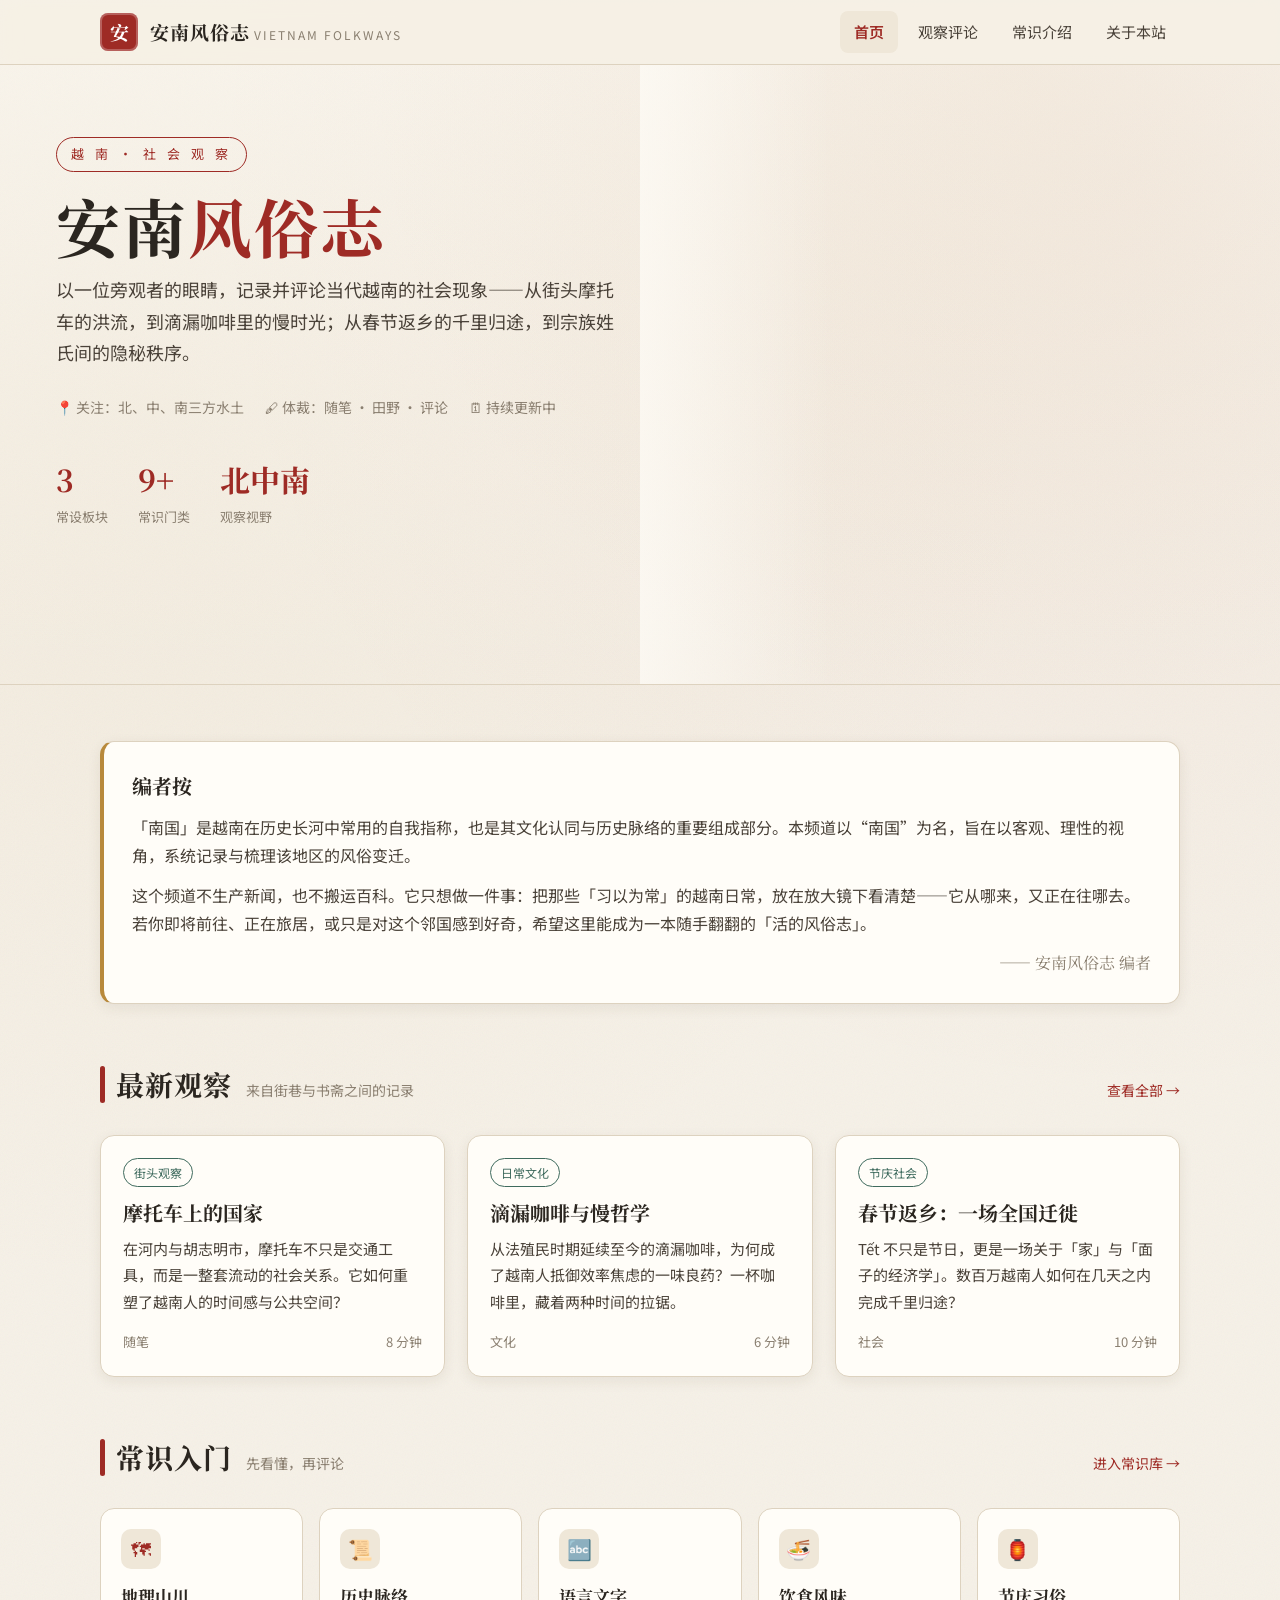
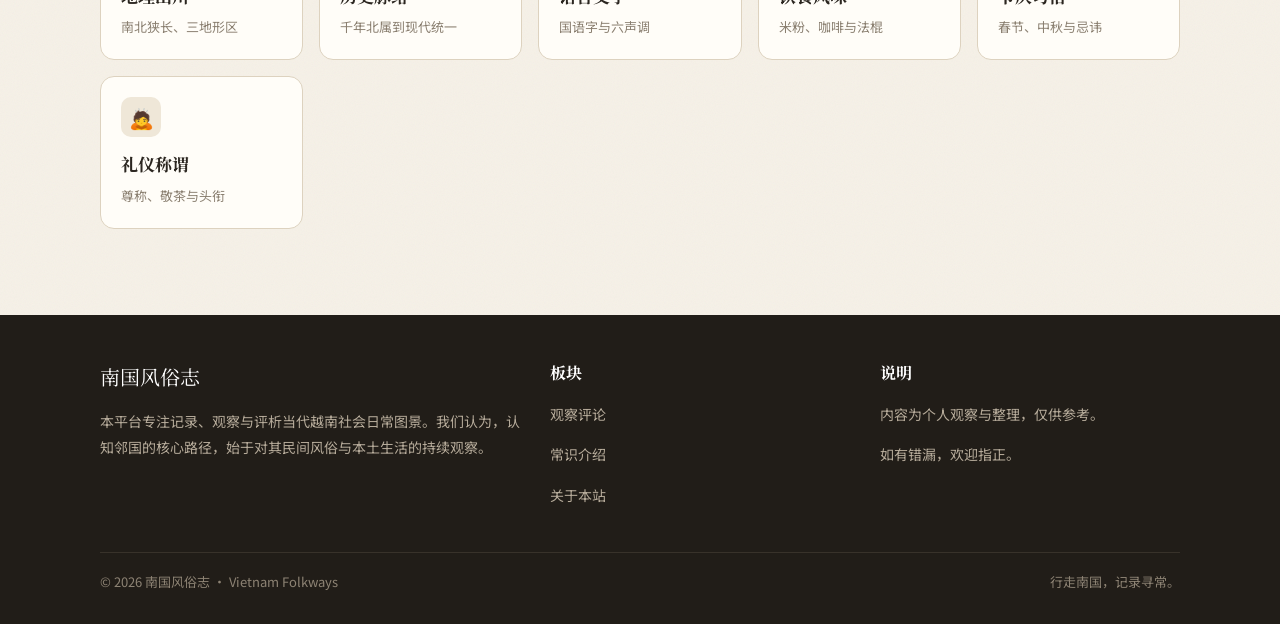
==== index.html @ e3e39af2 "Rename site from '安南风俗志' to '南国风俗志'" ====
<!DOCTYPE html>
<html lang="zh-CN">
<head>
<meta charset="UTF-8" />
<meta name="viewport" content="width=device-width, initial-scale=1.0" />
<title>南国风俗志 · 观察与评论越南社会现象</title>
<meta name="description" content="南国风俗志——一个观察、记录并评论越南社会现象的站点，附越南基本常识介绍。" />
<link rel="preconnect" href="https://fonts.googleapis.com" />
<link rel="preconnect" href="https://fonts.gstatic.com" crossorigin />
<link href="https://fonts.googleapis.com/css2?family=Noto+Serif+SC:wght@400;600;700&family=Noto+Sans+SC:wght@400;500;700&display=swap" rel="stylesheet" />
<link rel="stylesheet" href="assets/css/style.css" />
  <link rel="icon" href="favicon.png" type="image/x-icon">
</head>
<body>

<header class="site-header">
  <div class="wrap nav">
    <a class="brand" href="index.html">
      <span class="seal">安</span>
      <span>
        <span class="name">安南风俗志</span>
        <span class="sub">VIETNAM FOLKWAYS</span>
      </span>
    </a>
    <button class="menu-btn" aria-label="菜单">☰</button>
    <nav class="nav-links">
      <a href="index.html" class="active">首页</a>
      <a href="guancha.html">观察评论</a>
      <a href="changshi.html">常识介绍</a>
      <a href="about.html">关于本站</a>
    </nav>
  </div>
</header>

<section class="hero hero-home">
  <div class="wrap">
    <span class="kicker">越 南 · 社 会 观 察</span>
    <h1>安南<span class="accent">风俗志</span></h1>
    <p class="lead">以一位旁观者的眼睛，记录并评论当代越南的社会现象——从街头摩托车的洪流，到滴漏咖啡里的慢时光；从春节返乡的千里归途，到宗族姓氏间的隐秘秩序。</p>
    <div class="meta">
      <span>📍 关注：北、中、南三方水土</span>
      <span>🖋 体裁：随笔 · 田野 · 评论</span>
      <span>🗓 持续更新中</span>
    </div>
    <div class="hero-stats">
      <div class="stat"><div class="n">3</div><div class="t">常设板块</div></div>
      <div class="stat"><div class="n">9+</div><div class="t">常识门类</div></div>
      <div class="stat"><div class="n">北中南</div><div class="t">观察视野</div></div>
    </div>
  </div>
</section>

<section class="block">
  <div class="wrap">
    <div class="editor-note">
      <h3>编者按</h3>
      <p>「南国」是越南在历史长河中常用的自我指称，也是其文化认同与历史脉络的重要组成部分。本频道以“南国”为名，旨在以客观、理性的视角，系统记录与梳理该地区的风俗变迁。</p>
      <p>这个频道不生产新闻，也不搬运百科。它只想做一件事：把那些「习以为常」的越南日常，放在放大镜下看清楚——它从哪来，又正在往哪去。若你即将前往、正在旅居，或只是对这个邻国感到好奇，希望这里能成为一本随手翻翻的「活的风俗志」。</p>
      <p class="sign">—— 安南风俗志 编者</p>
    </div>
  </div>
</section>

<section class="block" style="padding-top:0;">
  <div class="wrap">
    <div class="section-head">
      <h2>最新观察</h2>
      <span class="note">来自街巷与书斋之间的记录</span>
      <a class="more" href="guancha.html">查看全部 →</a>
    </div>
    <div class="cards">
      <a class="card" href="guancha.html#motuo">
        <span class="tag">街头观察</span>
        <h3>摩托车上的国家</h3>
        <p>在河内与胡志明市，摩托车不只是交通工具，而是一整套流动的社会关系。它如何重塑了越南人的时间感与公共空间？</p>
        <div class="foot"><span>随笔</span><span>8 分钟</span></div>
      </a>
      <a class="card" href="guancha.html#coffee">
        <span class="tag">日常文化</span>
        <h3>滴漏咖啡与慢哲学</h3>
        <p>从法殖民时期延续至今的滴漏咖啡，为何成了越南人抵御效率焦虑的一味良药？一杯咖啡里，藏着两种时间的拉锯。</p>
        <div class="foot"><span>文化</span><span>6 分钟</span></div>
      </a>
      <a class="card" href="guancha.html#tet">
        <span class="tag">节庆社会</span>
        <h3>春节返乡：一场全国迁徙</h3>
        <p>Tết 不只是节日，更是一场关于「家」与「面子的经济学」。数百万越南人如何在几天之内完成千里归途？</p>
        <div class="foot"><span>社会</span><span>10 分钟</span></div>
      </a>
    </div>
  </div>
</section>

<section class="block" style="padding-top:0;">
  <div class="wrap">
    <div class="section-head">
      <h2>常识入门</h2>
      <span class="note">先看懂，再评论</span>
      <a class="more" href="changshi.html">进入常识库 →</a>
    </div>
    <div class="cat-grid">
      <a class="cat" href="changshi.html#geo">
        <div class="ico">🗺</div>
        <h4>地理山川</h4>
        <p>南北狭长、三地形区</p>
      </a>
      <a class="cat" href="changshi.html#history">
        <div class="ico">📜</div>
        <h4>历史脉络</h4>
        <p>千年北属到现代统一</p>
      </a>
      <a class="cat" href="changshi.html#lang">
        <div class="ico">🔤</div>
        <h4>语言文字</h4>
        <p>国语字与六声调</p>
      </a>
      <a class="cat" href="changshi.html#food">
        <div class="ico">🍜</div>
        <h4>饮食风味</h4>
        <p>米粉、咖啡与法棍</p>
      </a>
      <a class="cat" href="changshi.html#fest">
        <div class="ico">🏮</div>
        <h4>节庆习俗</h4>
        <p>春节、中秋与忌讳</p>
      </a>
      <a class="cat" href="changshi.html#etq">
        <div class="ico">🙇</div>
        <h4>礼仪称谓</h4>
        <p>尊称、敬茶与头衔</p>
      </a>
    </div>
  </div>
</section>

<footer class="site-footer">
  <div class="wrap cols">
    <div>
      <div class="brandf">南国风俗志</div>
      <p>本平台专注记录、观察与评析当代越南社会日常图景。我们认为，认知邻国的核心路径，始于对其民间风俗与本土生活的持续观察。</p>
    </div>
    <div>
      <h4>板块</h4>
      <p><a href="guancha.html">观察评论</a></p>
      <p><a href="changshi.html">常识介绍</a></p>
      <p><a href="about.html">关于本站</a></p>
    </div>
    <div>
      <h4>说明</h4>
      <p>内容为个人观察与整理，仅供参考。</p>
      <p>如有错漏，欢迎指正。</p>
    </div>
  </div>
  <div class="wrap bottom">
    <span>© 2026 南国风俗志 · Vietnam Folkways</span>
    <span>行走南国，记录寻常。</span>
  </div>
</footer>

<script src="assets/js/main.js"></script>
</body>
</html>
---- assets/css/style.css ----
/* ===== 安南风俗志 · 设计系统 ===== */
:root {
  --paper:        #f6f1e7;
  --paper-2:      #efe7d8;
  --surface:      #fffdf8;
  --ink:          #2b2620;
  --ink-soft:     #4a4239;
  --muted:        #8a7f70;
  --line:         #ddd2bf;
  --crimson:      #9e2b25;
  --crimson-soft: #c2503f;
  --gold:         #b8893b;
  --jade:         #3f6b5e;
  --shadow:       0 10px 30px rgba(60, 45, 25, 0.10);
  --shadow-sm:    0 4px 14px rgba(60, 45, 25, 0.08);
  --radius:       14px;
  --serif:        "Noto Serif SC", "Songti SC", "STSong", "SimSun", "Source Han Serif SC", Georgia, serif;
  --sans:         "Noto Sans SC", "PingFang SC", "Microsoft YaHei", "Hiragino Sans GB", system-ui, sans-serif;
}

* { box-sizing: border-box; }

html { scroll-behavior: smooth; }

body {
  margin: 0;
  font-family: var(--sans);
  color: var(--ink);
  background-color: var(--paper);
  background-image:
    radial-gradient(circle at 12% 18%, rgba(184,137,59,0.06), transparent 42%),
    radial-gradient(circle at 88% 8%, rgba(158,43,37,0.05), transparent 40%),
    url("data:image/svg+xml,%3Csvg xmlns='http://www.w3.org/2000/svg' width='120' height='120'%3E%3Cfilter id='n'%3E%3CfeTurbulence type='fractalNoise' baseFrequency='0.9' numOctaves='2'/%3E%3C/filter%3E%3Crect width='120' height='120' fill='%23f6f1e7'/%3E%3Crect width='120' height='120' fill='%23f6f1e7' filter='url(%23n)' opacity='0.05'/%3E%3C/svg%3E");
  line-height: 1.75;
  -webkit-font-smoothing: antialiased;
}

a { color: inherit; text-decoration: none; }

.wrap { width: min(1080px, 92vw); margin: 0 auto; }

/* ===== 顶部导航 ===== */
.site-header {
  position: sticky; top: 0; z-index: 50;
  background: rgba(246, 241, 231, 0.86);
  backdrop-filter: saturate(140%) blur(10px);
  border-bottom: 1px solid var(--line);
}
.nav {
  display: flex; align-items: center; justify-content: space-between;
  height: 64px;
}
.brand { display: flex; align-items: center; gap: 12px; }
.brand .seal {
  width: 38px; height: 38px; flex: none;
  display: grid; place-items: center;
  background: var(--crimson); color: #fff;
  border-radius: 8px;
  font-family: var(--serif); font-weight: 700; font-size: 19px;
  box-shadow: inset 0 0 0 2px rgba(255,255,255,0.25);
}
.brand .name { font-family: var(--serif); font-weight: 700; font-size: 19px; letter-spacing: 1px; }
.brand .sub  { font-size: 12px; color: var(--muted); letter-spacing: 2px; margin-top: -3px; }

.nav-links { display: flex; gap: 6px; align-items: center; }
.nav-links a {
  padding: 8px 14px; border-radius: 8px; font-size: 15px; color: var(--ink-soft);
  transition: background .2s, color .2s;
}
.nav-links a:hover { background: var(--paper-2); color: var(--crimson); }
.nav-links a.active { color: var(--crimson); background: var(--paper-2); font-weight: 600; }

.menu-btn {
  display: none; border: 1px solid var(--line); background: var(--surface);
  border-radius: 8px; width: 42px; height: 38px; cursor: pointer; color: var(--ink);
  font-size: 18px;
}

/* ===== Hero ===== */
.hero {
  position: relative; padding: 72px 56px;
  border-bottom: 1px solid var(--line);
  background:
    linear-gradient(180deg, rgba(255,253,248,0.4), transparent),
    radial-gradient(circle at 80% 0%, rgba(184,137,59,0.10), transparent 55%);
}

.hero .kicker {
  display: inline-block; font-size: 13px; letter-spacing: 4px; color: var(--crimson);
  border: 1px solid var(--crimson); padding: 5px 14px; border-radius: 999px; margin-bottom: 18px;
}

.hero h1 {
  font-family: var(--serif); font-size: clamp(38px, 6vw, 64px); line-height: 1.1;
  margin: 0 0 14px; letter-spacing: 2px;
}

.hero h1 .accent { color: var(--crimson); }

.hero p.lead { font-size: 18px; color: var(--ink-soft); max-width: 640px; margin: 0 0 26px; }

.hero .meta { font-size: 14px; color: var(--muted); }

.hero .meta span { margin-right: 18px; }

.hero-stats { display: flex; gap: 30px; margin-top: 34px; flex-wrap: wrap; }

.hero-stats .stat .n { font-family: var(--serif); font-size: 30px; color: var(--crimson); font-weight: 700; }

.hero-stats .stat .t { font-size: 13px; color: var(--muted); }
/* ===== 原有基础Hero样式（保留你原来的，不要删） ===== */
.hero {
  position: relative; padding: 72px 56px;
  border-bottom: 1px solid var(--line);
  background:
    linear-gradient(180deg, rgba(255,253,248,0.4), transparent),
    radial-gradient(circle at 80% 0%, rgba(184,137,59,0.10), transparent 55%);
}

.hero .kicker {
  display: inline-block; font-size: 13px; letter-spacing: 4px; color: var(--crimson);
  border: 1px solid var(--crimson); padding: 5px 14px; border-radius: 999px; margin-bottom: 18px;
}

.hero h1 {
  font-family: var(--serif); font-size: clamp(38px, 6vw, 64px); line-height: 1.1;
  margin: 0 0 14px; letter-spacing: 2px;
}

.hero h1 .accent { color: var(--crimson); }

.hero p.lead { font-size: 18px; color: var(--ink-soft); max-width: 640px; margin: 0 0 26px; }

.hero .meta { font-size: 14px; color: var(--muted); }

.hero .meta span { margin-right: 18px; }

.hero-stats { display: flex; gap: 30px; margin-top: 34px; flex-wrap: wrap; }

.hero-stats .stat .n { font-family: var(--serif); font-size: 30px; color: var(--crimson); font-weight: 700; }

.hero-stats .stat .t { font-size: 13px; color: var(--muted); }

/* ===== 仅首页 hero-home 右侧图片，文字完全靠左不重叠 ===== */
.hero.hero-home {
  overflow: hidden;
  min-height: 620px;
  position: relative;
}

/* 右侧图片层 固定右50% */
.hero.hero-home::after {
  content: "";
  position: absolute;
  top: 0;
  right: 0;
  width: 50%;
  height: 100%;
  background:
    linear-gradient(90deg, rgba(255,253,248,0.8), transparent 30%),
    url("https://images.unsplash.com/photo-1605575647327-3b1165850b04?q=80&w=1170&auto=format&fit=crop&ixlib=rb-4.1.0&ixid=M3wxMjA3fDB8MHxwaG90by1wYWdlfHx8fGVufDB8fHx8fA%3D%3D");
  background-size: cover;
  background-position: center;
  background-repeat: no-repeat;
  opacity: 0.85;
  z-index: 0;
}

/* 核心修复：文字区域锁定左侧48%，强制靠左，不会居中偏移 */
.hero.hero-home .wrap {
  position: relative;
  z-index: 2;
  max-width: 48%;
  margin-left: 0 !important;
  margin-right: auto;
}

/* 移动端适配 */
@media (max-width: 768px) {
  .hero.hero-home {
    min-height: 520px;
    padding: 40px 24px;
  }
  .hero.hero-home::after {
    width: 100%;
    opacity: 0.3;
  }
  .hero.hero-home .wrap {
    max-width: 100%;
  }
}

/* ===== 通用区块 ===== */
section.block { padding: 56px 0; }
.section-head { display: flex; align-items: baseline; gap: 14px; margin-bottom: 26px; }
.section-head h2 {
  font-family: var(--serif); font-size: 28px; margin: 0; letter-spacing: 1px;
  position: relative; padding-left: 16px;
}
.section-head h2::before {
  content: ""; position: absolute; left: 0; top: 6px; bottom: 6px; width: 5px;
  background: var(--crimson); border-radius: 3px;
}
.section-head .note { color: var(--muted); font-size: 14px; }
.section-head .more { margin-left: auto; font-size: 14px; color: var(--crimson); }
.section-head .more:hover { text-decoration: underline; }

/* ===== 文章卡片 ===== */
.cards { display: grid; grid-template-columns: repeat(auto-fill, minmax(300px, 1fr)); gap: 22px; }
.card {
  background: var(--surface); border: 1px solid var(--line); border-radius: var(--radius);
  padding: 22px; box-shadow: var(--shadow-sm); transition: transform .2s, box-shadow .2s;
  display: flex; flex-direction: column;
}
.card:hover { transform: translateY(-4px); box-shadow: var(--shadow); }
.card .tag {
  align-self: flex-start; font-size: 12px; color: var(--jade); border: 1px solid var(--jade);
  padding: 3px 10px; border-radius: 999px; margin-bottom: 12px;
}
.card h3 { font-family: var(--serif); font-size: 20px; margin: 0 0 10px; line-height: 1.35; }
.card p { color: var(--ink-soft); font-size: 15px; margin: 0 0 16px; flex: 1; }
.card .foot { font-size: 13px; color: var(--muted); display: flex; justify-content: space-between; }

/* ===== 编者按 ===== */
.editor-note {
  background: var(--surface); border: 1px solid var(--line); border-left: 4px solid var(--gold);
  border-radius: var(--radius); padding: 26px 28px; box-shadow: var(--shadow-sm);
}
.editor-note h3 { font-family: var(--serif); margin: 0 0 10px; font-size: 20px; }
.editor-note p { margin: 0 0 12px; color: var(--ink-soft); }
.editor-note p:last-child { margin-bottom: 0; }
.editor-note .sign { text-align: right; color: var(--muted); font-family: var(--serif); }

/* ===== 常识介绍：分类网格 ===== */
.cat-grid { display: grid; grid-template-columns: repeat(auto-fill, minmax(200px, 1fr)); gap: 16px; }
.cat {
  background: var(--surface); border: 1px solid var(--line); border-radius: var(--radius);
  padding: 20px; transition: transform .2s, border-color .2s, box-shadow .2s;
}
.cat:hover { transform: translateY(-3px); border-color: var(--crimson); box-shadow: var(--shadow-sm); }
.cat .ico {
  width: 40px; height: 40px; border-radius: 10px; display: grid; place-items: center;
  background: var(--paper-2); color: var(--crimson); font-size: 20px; margin-bottom: 12px;
}
.cat h4 { font-family: var(--serif); margin: 0 0 6px; font-size: 17px; }
.cat p { font-size: 13px; color: var(--muted); margin: 0; }

/* ===== 常识详情条目 ===== */
.knowledge { display: grid; grid-template-columns: 240px 1fr; gap: 40px; align-items: start; }
.toc {
  position: sticky; top: 84px; background: var(--surface); border: 1px solid var(--line);
  border-radius: var(--radius); padding: 18px; box-shadow: var(--shadow-sm);
}
.toc h4 { font-family: var(--serif); margin: 0 0 12px; font-size: 16px; color: var(--ink); }
.toc a {
  display: block; padding: 7px 10px; border-radius: 8px; font-size: 14px; color: var(--ink-soft);
  border-left: 3px solid transparent; transition: all .15s;
}
.toc a:hover { background: var(--paper-2); color: var(--crimson); }
.toc a.active { background: var(--paper-2); color: var(--crimson); border-left-color: var(--crimson); font-weight: 600; }

.kb article {
  background: var(--surface); border: 1px solid var(--line); border-radius: var(--radius);
  padding: 30px 32px; margin-bottom: 26px; box-shadow: var(--shadow-sm); scroll-margin-top: 84px;
}
.kb article h3 {
  font-family: var(--serif); font-size: 24px; margin: 0 0 6px; letter-spacing: .5px;
  display: flex; align-items: center; gap: 10px;
}
.kb article h3 .dot { width: 10px; height: 10px; border-radius: 50%; background: var(--crimson); flex: none; }
.kb article .sub { color: var(--muted); font-size: 14px; margin: 0 0 18px; }
.kb article p { color: var(--ink-soft); margin: 0 0 14px; }
.kb article ul { color: var(--ink-soft); margin: 0 0 14px; padding-left: 22px; }
.kb article ul li { margin-bottom: 7px; }
.kb article strong { color: var(--ink); }
.kb .fact {
  background: var(--paper-2); border-radius: 10px; padding: 14px 16px; font-size: 14px;
  color: var(--ink-soft); margin: 16px 0; border: 1px dashed var(--line);
}
.kb .fact b { color: var(--crimson); }

/* ===== 页脚 ===== */
.site-footer {
  background: #211d18; color: #d8cfc0; margin-top: 30px; padding: 44px 0 30px;
}
.site-footer .cols { display: grid; grid-template-columns: 1.4fr 1fr 1fr; gap: 30px; }
.site-footer h4 { font-family: var(--serif); color: #fff; margin: 0 0 12px; font-size: 16px; }
.site-footer p, .site-footer a { color: #b6ab9a; font-size: 14px; line-height: 1.9; }
.site-footer a:hover { color: var(--gold); }
.site-footer .brandf { font-family: var(--serif); font-size: 20px; color: #fff; margin-bottom: 8px; }
.site-footer .bottom {
  border-top: 1px solid #38322a; margin-top: 30px; padding-top: 18px;
  font-size: 13px; color: #8d8374; display: flex; justify-content: space-between; flex-wrap: wrap; gap: 8px;
}

/* ===== 响应式 ===== */
@media (max-width: 860px) {
  .knowledge { grid-template-columns: 1fr; }
  .toc { position: static; }
  .site-footer .cols { grid-template-columns: 1fr; }
}
@media (max-width: 680px) {
  .menu-btn { display: block; }
  .nav-links {
    display: none; position: absolute; top: 64px; left: 0; right: 0;
    background: var(--paper); border-bottom: 1px solid var(--line);
    flex-direction: column; padding: 12px 4vw; gap: 4px; box-shadow: var(--shadow);
  }
  .nav-links.open { display: flex; }
  .nav-links a { width: 100%; }
  .hero { padding: 48px 0 40px; }
}

/* =========================================
   合作与投稿区域样式 (About Page) - 美化版
   ========================================= */

.contact-section {
  max-width: 720px;
  margin: 0 auto;
  padding: 48px 32px;
  background: var(--surface);
  border: 1px solid var(--line);
  border-radius: var(--radius);
  box-shadow: var(--shadow-sm);
  position: relative;
}

.contact-section::before {
  content: "";
  position: absolute;
  top: 0;
  left: 0;
  right: 0;
  height: 3px;
  background: linear-gradient(90deg, var(--crimson), var(--gold), var(--jade));
  border-radius: var(--radius) var(--radius) 0 0;
}

.contact-section h2 {
  font-family: var(--serif);
  font-size: 28px;
  margin: 0 0 12px;
  color: var(--ink);
  letter-spacing: 1px;
  font-weight: 700;
}

.contact-section > p {
  color: var(--ink-soft);
  font-size: 15px;
  line-height: 1.8;
  margin: 0 0 32px;
}

/* 联系方式容器 */
.contact-info {
  background: var(--paper-2);
  border-radius: 10px;
  padding: 16px 20px;
  margin-bottom: 36px;
  border-left: 4px solid var(--gold);
}

.contact-info p {
  margin: 0;
  font-size: 15px;
  color: var(--ink);
}

.contact-info strong {
  color: var(--ink);
  font-weight: 600;
}

.contact-info a {
  color: var(--crimson);
  font-weight: 600;
  transition: all 0.2s ease;
  text-decoration: none;
}

.contact-info a:hover {
  color: var(--crimson-soft);
  text-decoration: underline;
}

/* 社交按钮容器 */
.social-buttons {
  display: flex;
  justify-content: center;
  gap: 16px;
  flex-wrap: wrap;
  margin-top: 28px;
}

/* 按钮基础样式 */
.btn-social {
  display: inline-flex;
  align-items: center;
  justify-content: center;
  gap: 8px;
  padding: 12px 24px;
  border-radius: 8px;
  font-weight: 600;
  font-size: 15px;
  text-decoration: none;
  color: #ffffff;
  transition: all 0.3s cubic-bezier(0.34, 1.56, 0.64, 1);
  border: none;
  cursor: pointer;
  position: relative;
  overflow: hidden;
  box-shadow: 0 4px 12px rgba(0, 0, 0, 0.08);
}

.btn-social::before {
  content: "";
  position: absolute;
  top: 0;
  left: -100%;
  width: 100%;
  height: 100%;
  background: rgba(255, 255, 255, 0.2);
  transition: left 0.3s ease;
}

.btn-social:hover::before {
  left: 100%;
}

/* YouTube 品牌色 */
.btn-youtube {
  background: linear-gradient(135deg, #FF0000 0%, #cc0000 100%);
}

.btn-youtube:hover {
  transform: translateY(-2px);
  box-shadow: 0 8px 20px rgba(255, 0, 0, 0.3);
}

.btn-youtube svg {
  transition: transform 0.3s ease;
}

.btn-youtube:hover svg {
  transform: scale(1.15);
}

/* Bilibili 品牌色 */
.btn-bilibili {
  background: linear-gradient(135deg, #00A1D6 0%, #0088b3 100%);
}

.btn-bilibili:hover {
  transform: translateY(-2px);
  box-shadow: 0 8px 20px rgba(0, 161, 214, 0.3);
}

.btn-bilibili svg {
  transition: transform 0.3s ease;
}

.btn-bilibili:hover svg {
  transform: scale(1.15);
}

/* 响应式设计 */
@media (max-width: 600px) {
  .contact-section {
    padding: 40px 24px;
  }

  .contact-section h2 {
    font-size: 24px;
  }

  .social-buttons {
    gap: 12px;
    flex-direction: column;
  }

  .btn-social {
    width: 100%;
    padding: 14px 20px;
  }

  .contact-info {
    padding: 14px 16px;
  }
}
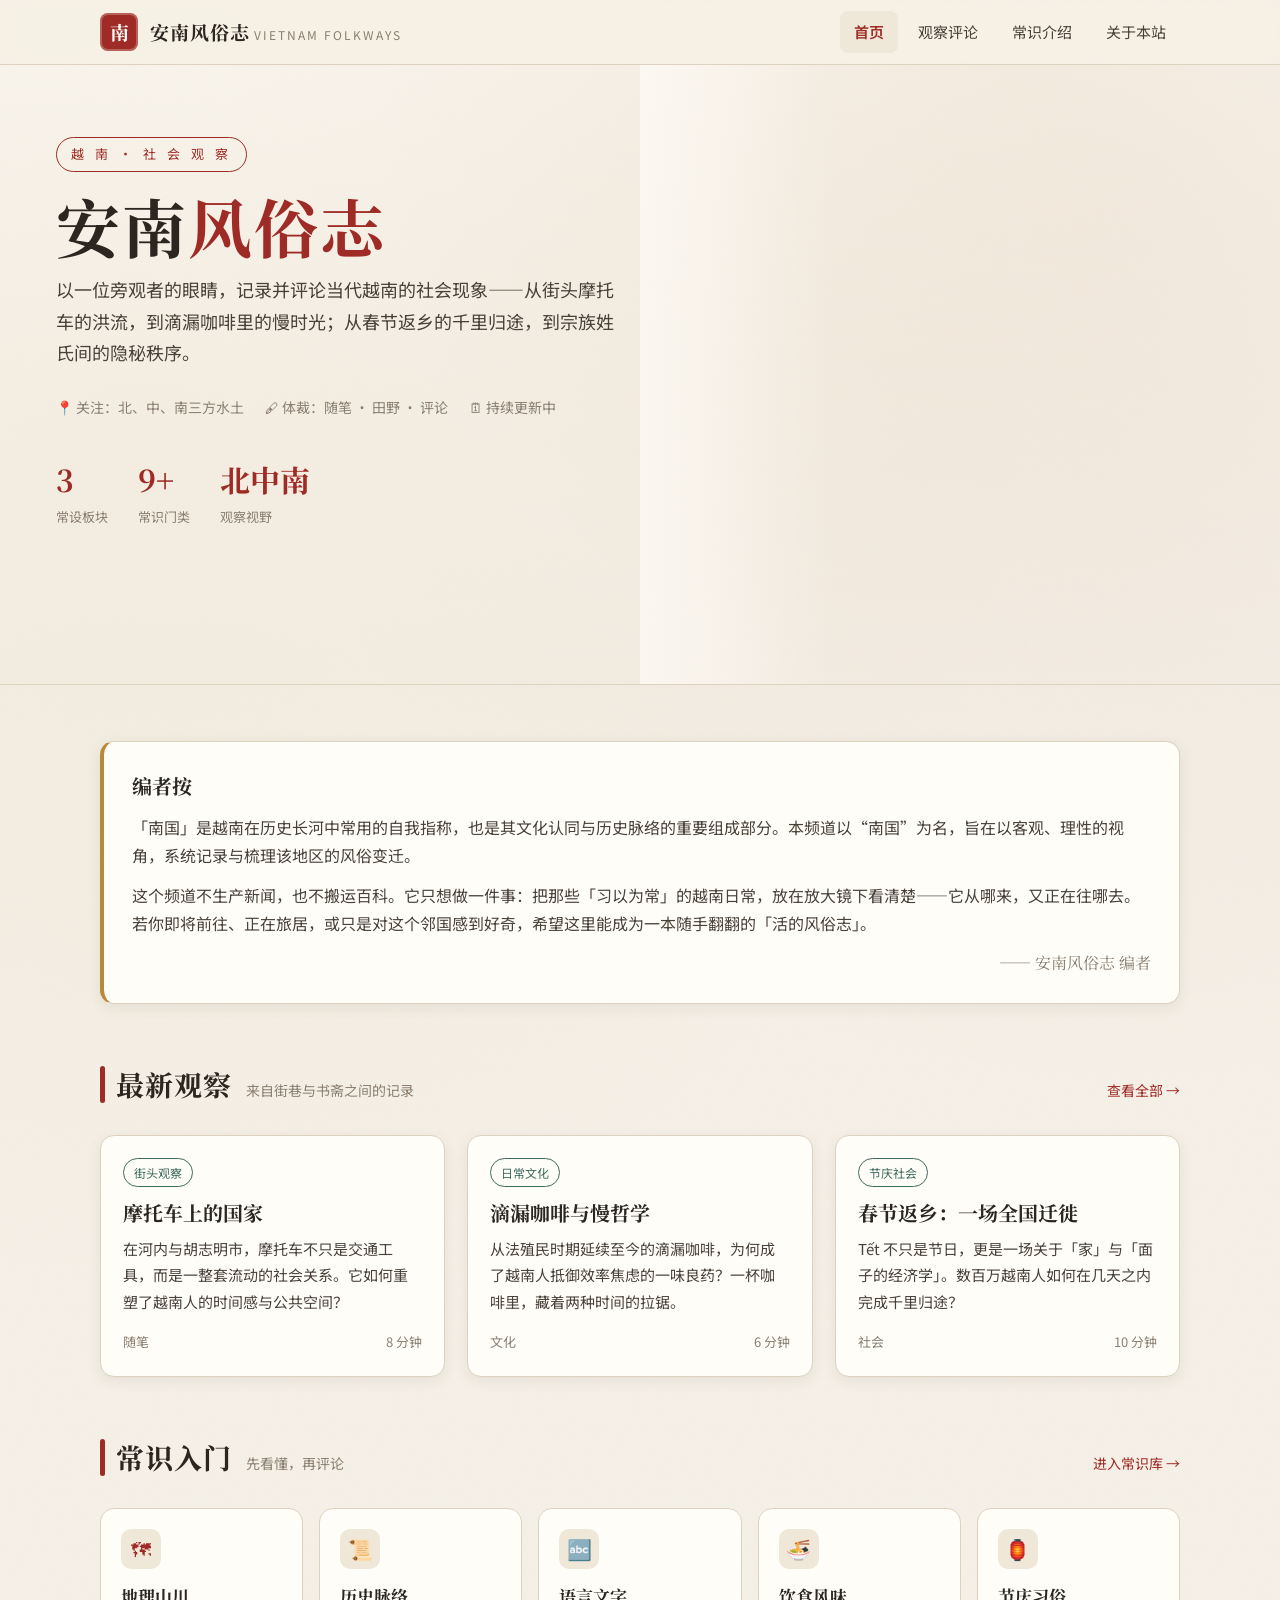
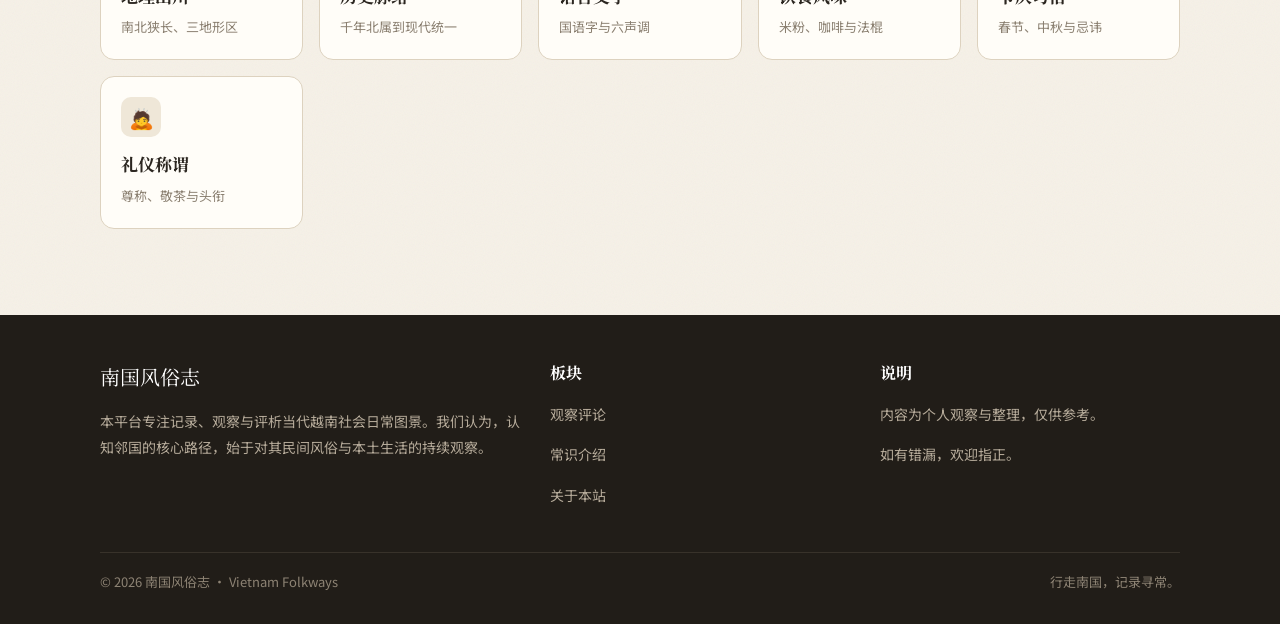
==== commit 3498c8e2: "Change brand seal text from '安' to '南'" ====
--- a/index.html
+++ b/index.html
@@ -16,7 +16,7 @@
 <header class="site-header">
   <div class="wrap nav">
     <a class="brand" href="index.html">
-      <span class="seal">安</span>
+      <span class="seal">南</span>
       <span>
         <span class="name">安南风俗志</span>
         <span class="sub">VIETNAM FOLKWAYS</span>
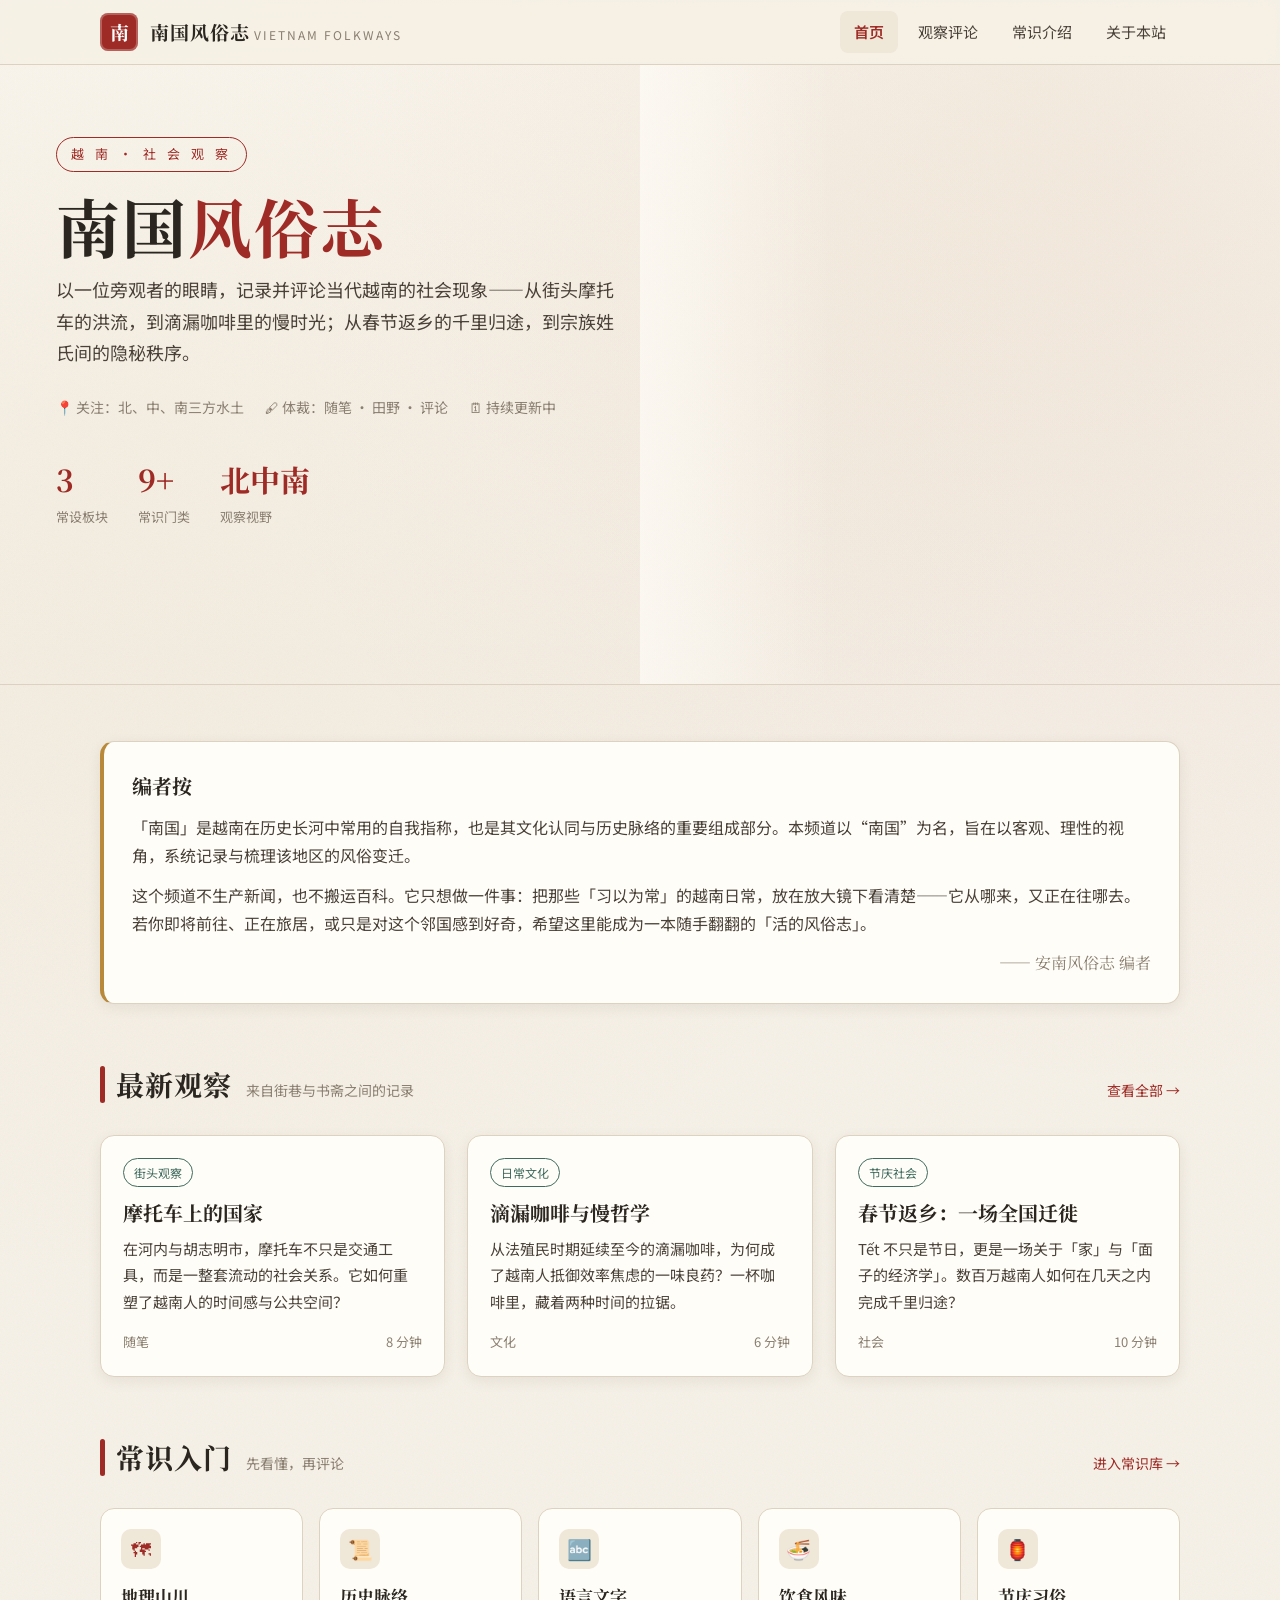
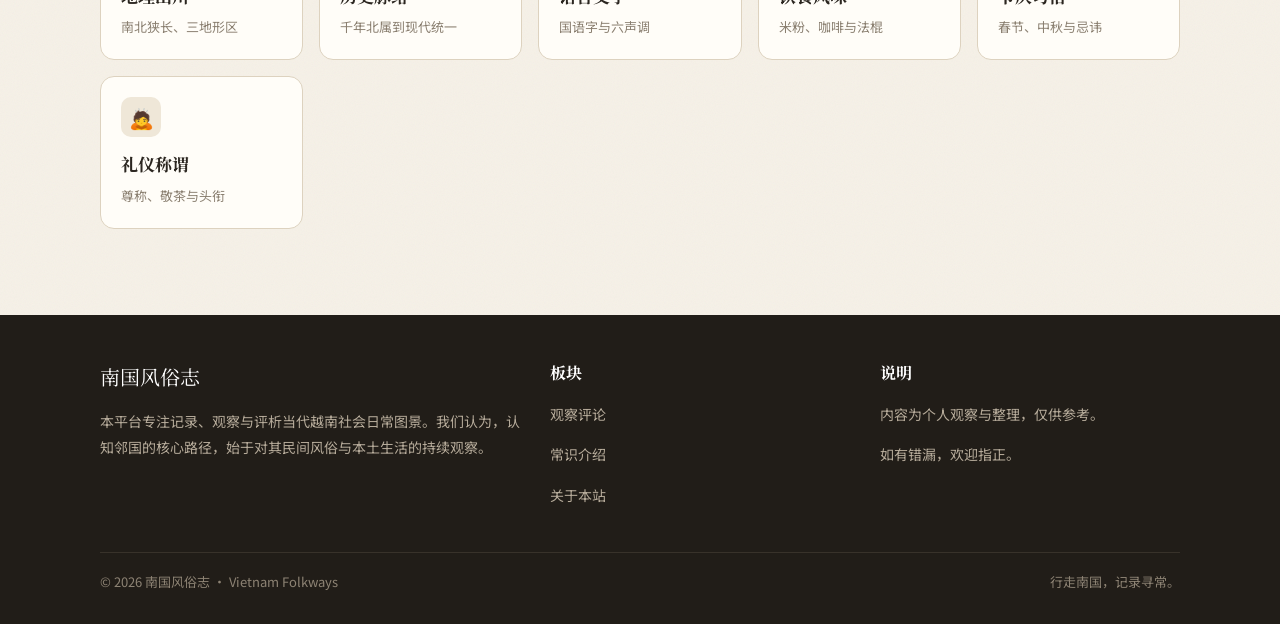
==== commit 8a6826aa: "Update index.html" ====
--- a/index.html
+++ b/index.html
@@ -18,7 +18,7 @@
     <a class="brand" href="index.html">
       <span class="seal">南</span>
       <span>
-        <span class="name">安南风俗志</span>
+        <span class="name">南国风俗志</span>
         <span class="sub">VIETNAM FOLKWAYS</span>
       </span>
     </a>
@@ -35,7 +35,7 @@
 <section class="hero hero-home">
   <div class="wrap">
     <span class="kicker">越 南 · 社 会 观 察</span>
-    <h1>安南<span class="accent">风俗志</span></h1>
+    <h1>南国<span class="accent">风俗志</span></h1>
     <p class="lead">以一位旁观者的眼睛，记录并评论当代越南的社会现象——从街头摩托车的洪流，到滴漏咖啡里的慢时光；从春节返乡的千里归途，到宗族姓氏间的隐秘秩序。</p>
     <div class="meta">
       <span>📍 关注：北、中、南三方水土</span>
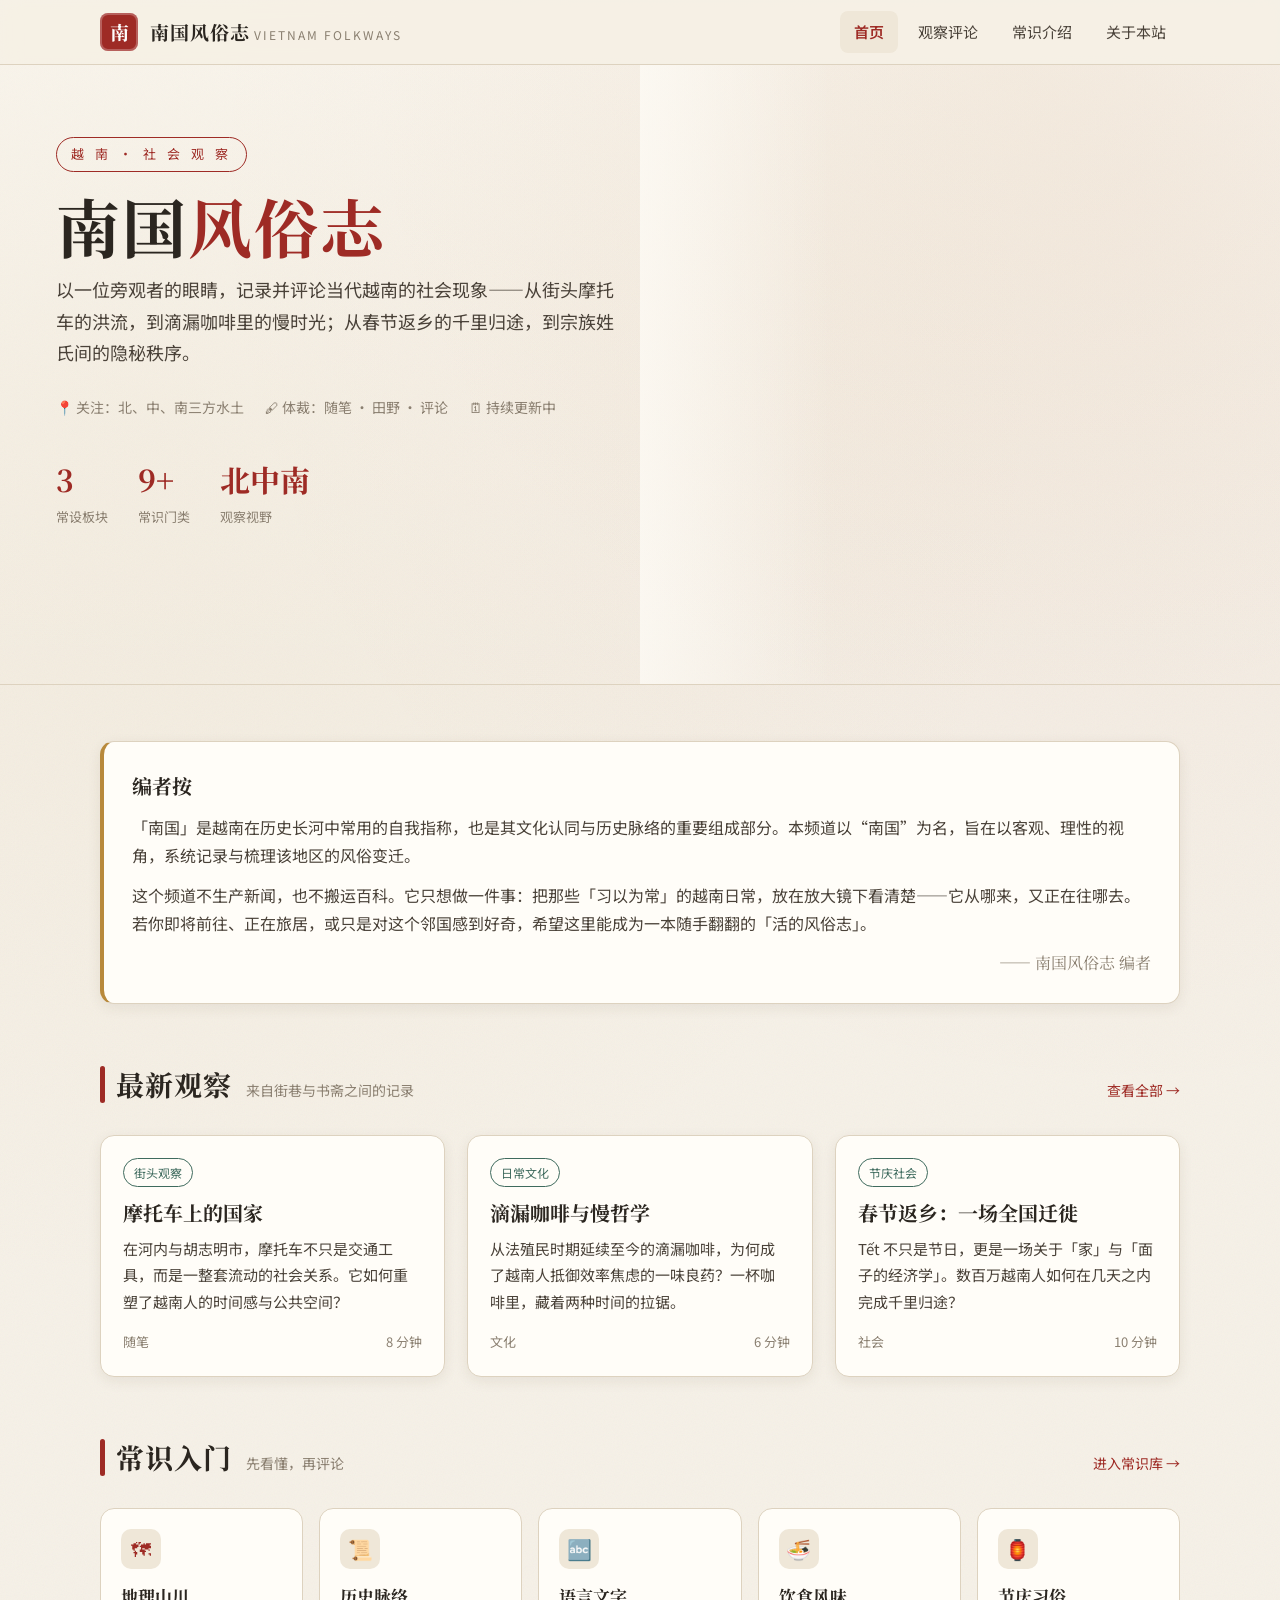
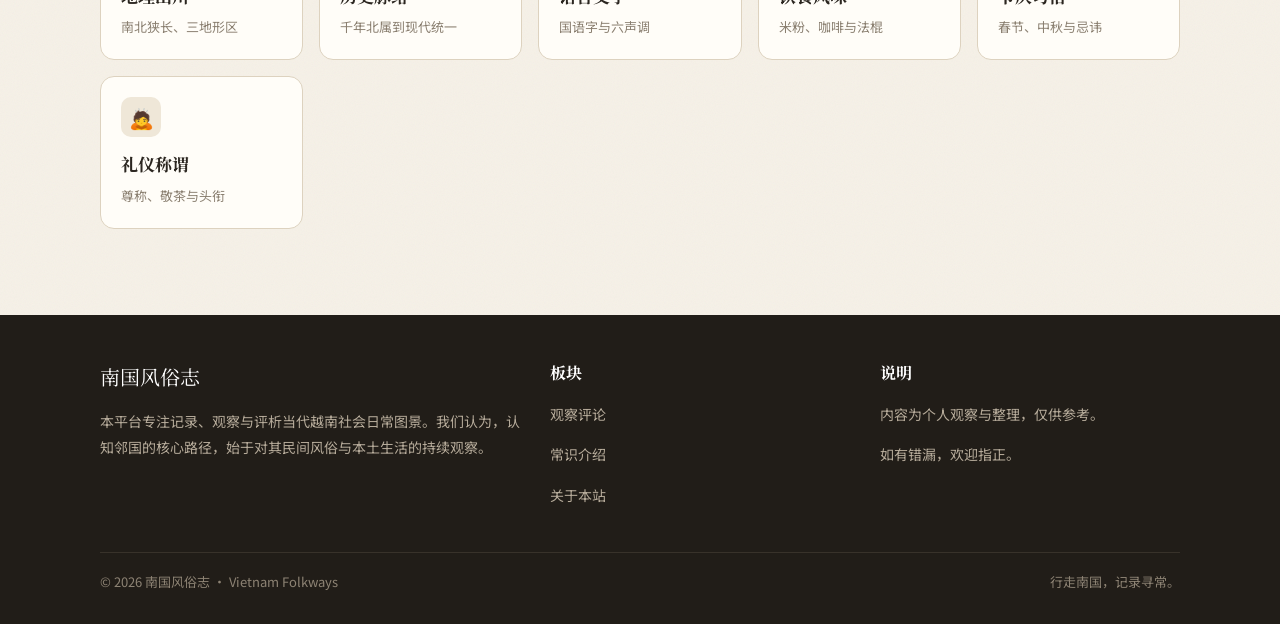
==== commit e328ecf4: "Update editor note signature in index.html" ====
--- a/index.html
+++ b/index.html
@@ -56,7 +56,7 @@
       <h3>编者按</h3>
       <p>「南国」是越南在历史长河中常用的自我指称，也是其文化认同与历史脉络的重要组成部分。本频道以“南国”为名，旨在以客观、理性的视角，系统记录与梳理该地区的风俗变迁。</p>
       <p>这个频道不生产新闻，也不搬运百科。它只想做一件事：把那些「习以为常」的越南日常，放在放大镜下看清楚——它从哪来，又正在往哪去。若你即将前往、正在旅居，或只是对这个邻国感到好奇，希望这里能成为一本随手翻翻的「活的风俗志」。</p>
-      <p class="sign">—— 安南风俗志 编者</p>
+      <p class="sign">—— 南国风俗志 编者</p>
     </div>
   </div>
 </section>
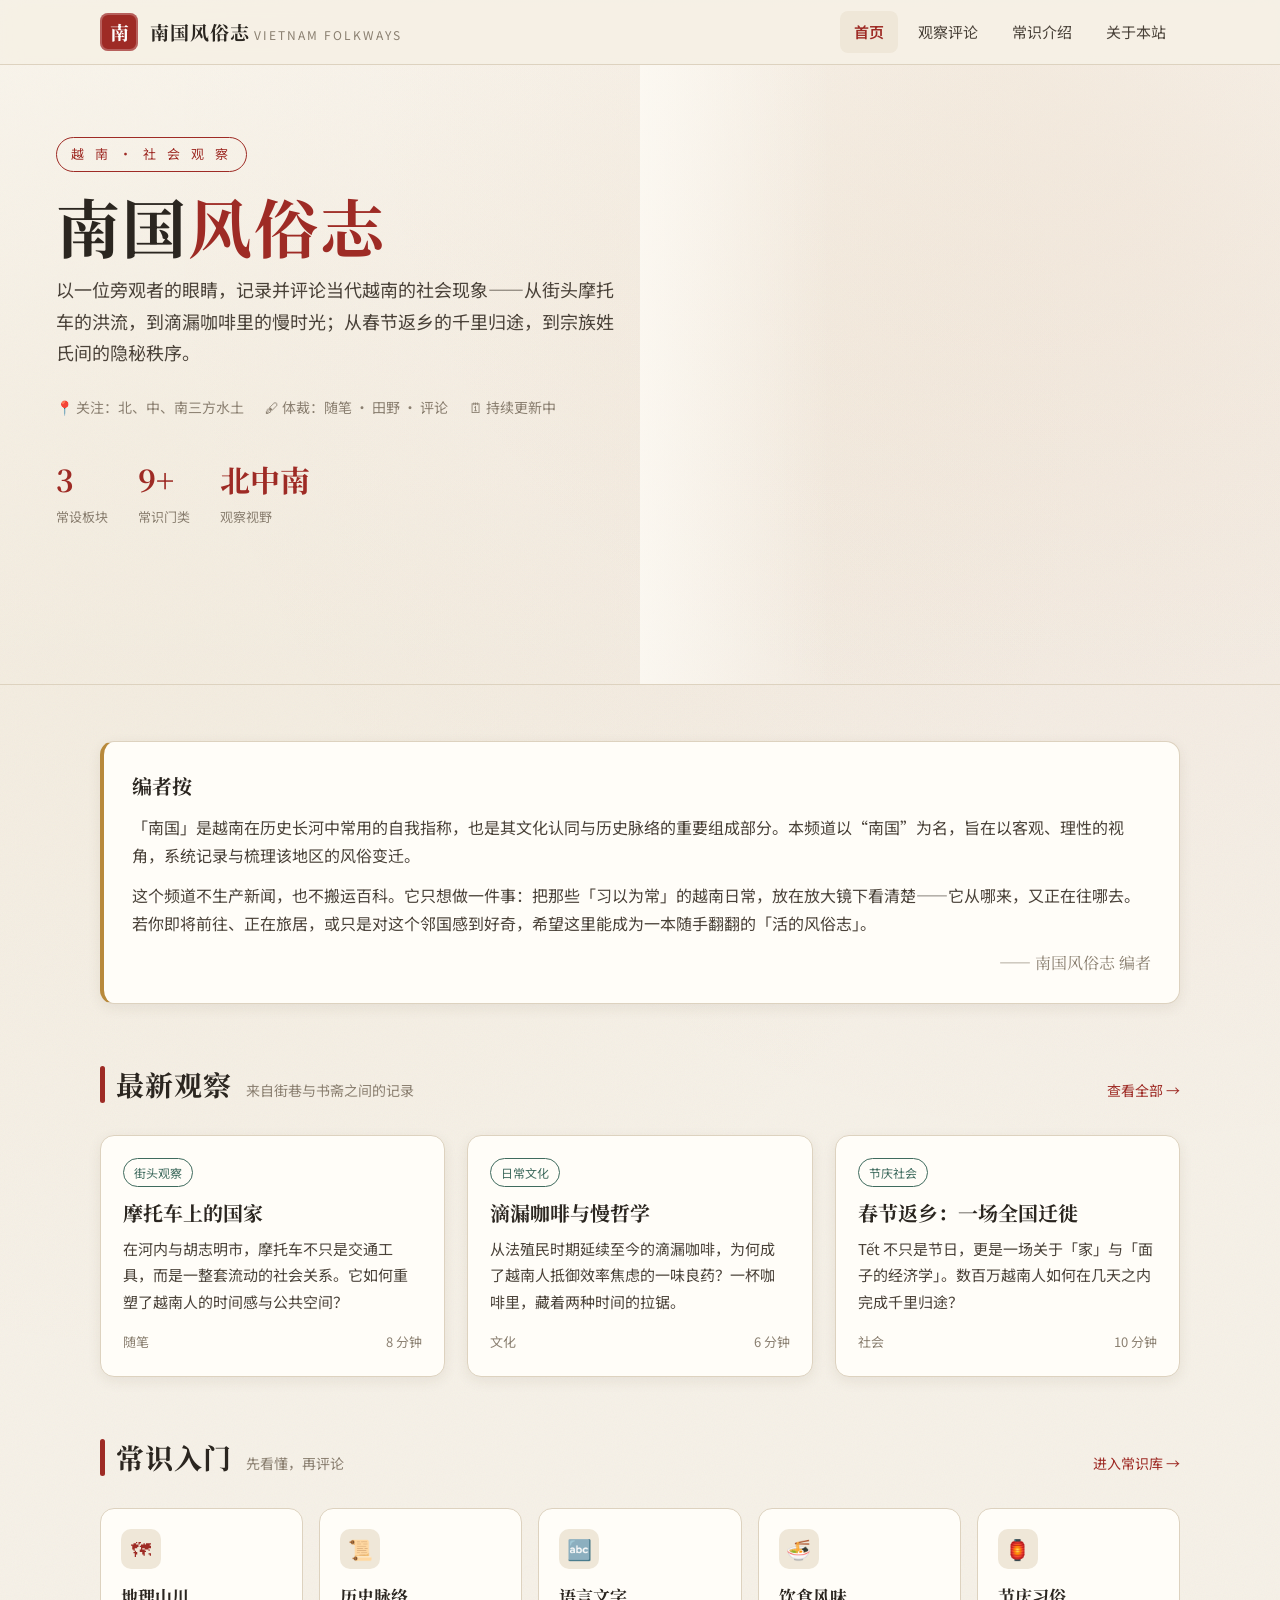
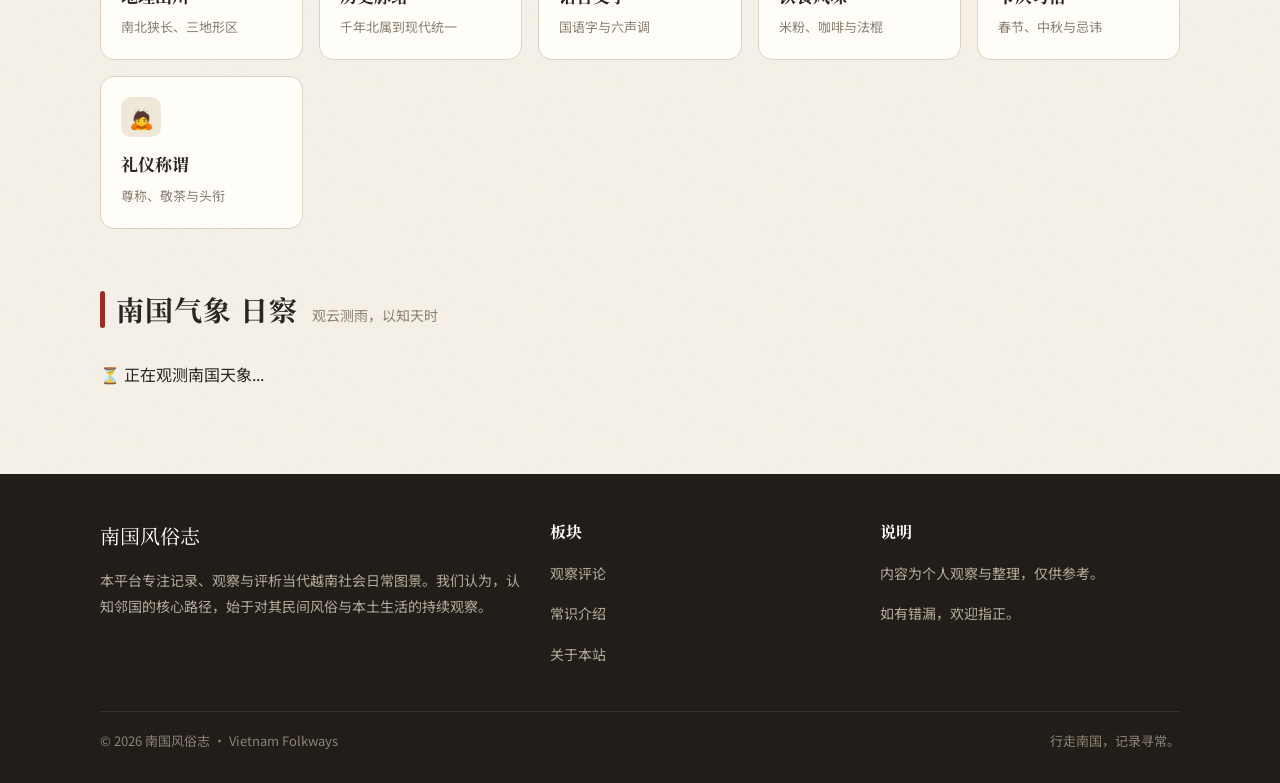
==== commit e9cec6f6: "Add weather observation section to index.html Added a new section for weather observation with a loa" ====
--- a/index.html
+++ b/index.html
@@ -133,6 +133,21 @@
   </div>
 </section>
 
+  <section class="block" style="padding-top:0;">
+  <div class="wrap">
+    <div class="section-head">
+      <h2>南国气象 <span class="seal-mini">日察</span></h2>
+      <span class="note">观云测雨，以知天时</span>
+    </div>
+    
+    <div id="weather-container" class="weather-classical-grid">
+      <div class="weather-loading">
+        <span>⏳</span> 正在观测南国天象...
+      </div>
+    </div>
+  </div>
+</section>
+  
 <footer class="site-footer">
   <div class="wrap cols">
     <div>
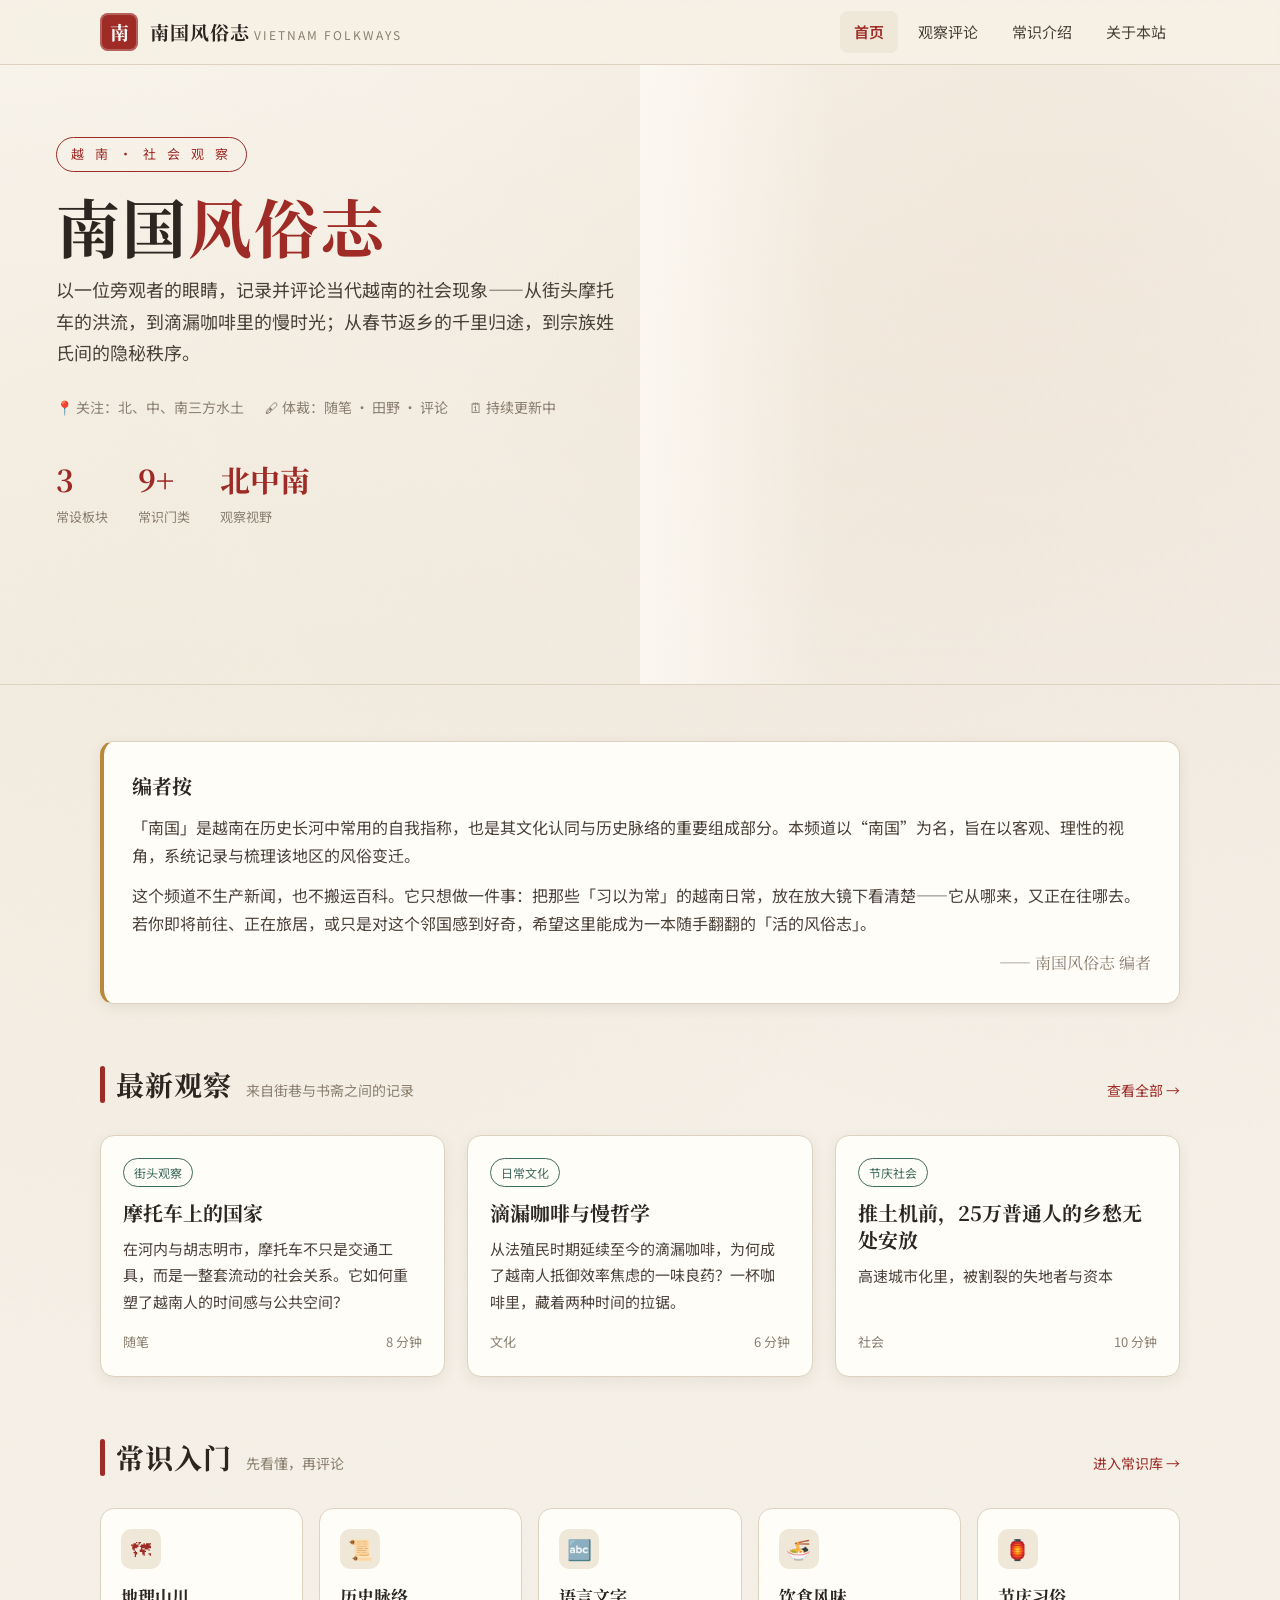
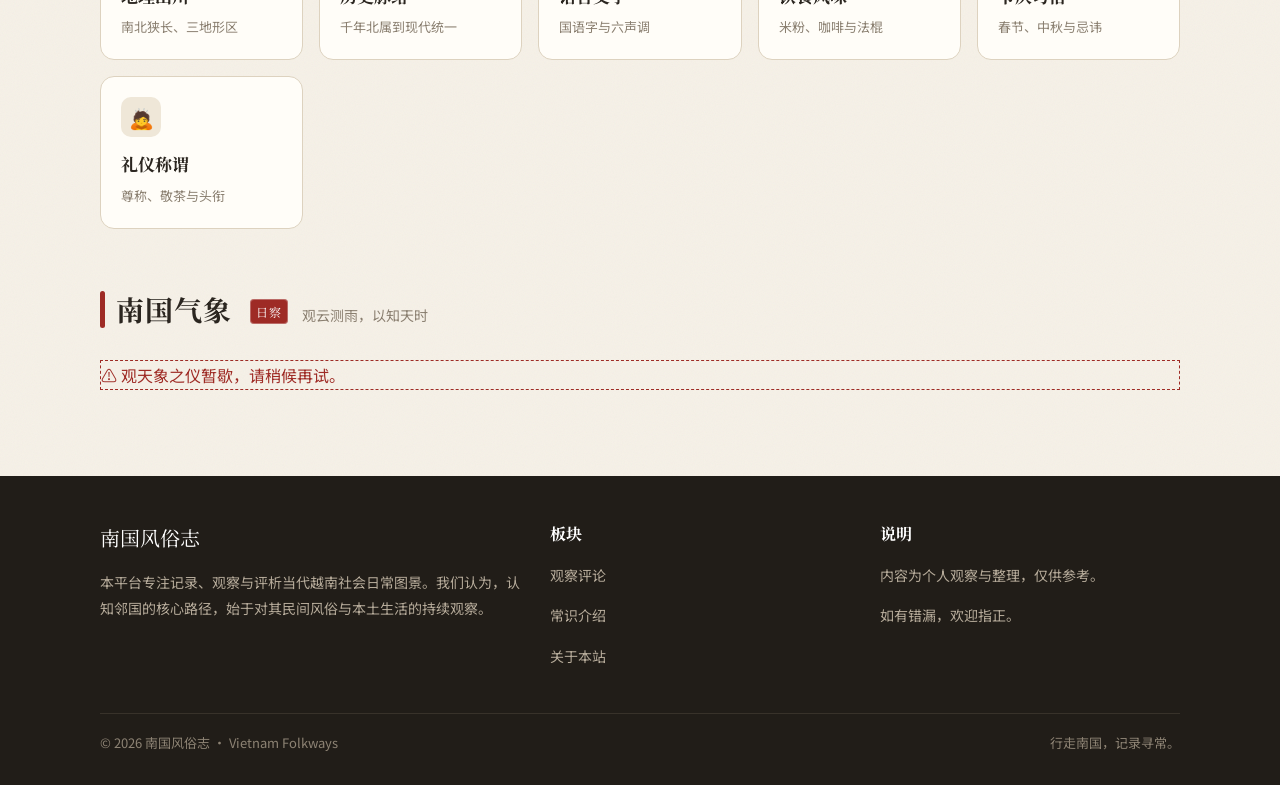
==== commit 948cf8c6: "Update article title and description in index.html" ====
--- a/index.html
+++ b/index.html
@@ -83,8 +83,8 @@
       </a>
       <a class="card" href="guancha.html#tet">
         <span class="tag">节庆社会</span>
-        <h3>春节返乡：一场全国迁徙</h3>
-        <p>Tết 不只是节日，更是一场关于「家」与「面子的经济学」。数百万越南人如何在几天之内完成千里归途？</p>
+        <h3>推土机前，25万普通人的乡愁无处安放</h3>
+        <p>高速城市化里，被割裂的失地者与资本</p>
         <div class="foot"><span>社会</span><span>10 分钟</span></div>
       </a>
     </div>
--- a/assets/css/style.css
+++ b/assets/css/style.css
@@ -489,3 +489,124 @@
     padding: 14px 16px;
   }
 }
+
+/* =========================================
+   南国气象 · 古典风美化版
+   ========================================= */
+.seal-mini {
+  display: inline-block;
+  background: var(--crimson);
+  color: #fff;
+  font-size: 12px;
+  padding: 2px 6px;
+  border-radius: 4px;
+  vertical-align: middle;
+  margin-left: 10px;
+  margin-top: -4px;
+  font-family: var(--serif);
+  font-weight: normal;
+  letter-spacing: 1px;
+  box-shadow: inset 0 0 0 1px rgba(255,255,255,0.3);
+}
+
+.weather-classical-grid {
+  display: grid;
+  grid-template-columns: repeat(auto-fit, minmax(280px, 1fr));
+  gap: 24px;
+}
+
+.weather-card-retro {
+  background: var(--surface);
+  border: 1px solid var(--line);
+  padding: 28px 24px;
+  border-radius: 6px; /* 更方正的古典感 */
+  position: relative;
+  transition: all 0.3s ease;
+  display: flex;
+  justify-content: space-between;
+  align-items: center;
+  overflow: hidden;
+}
+
+/* 金色古典四角折边装饰 */
+.weather-card-retro::before,
+.weather-card-retro::after {
+  content: '';
+  position: absolute;
+  width: 14px;
+  height: 14px;
+  border: 2px solid var(--gold);
+  opacity: 0.2;
+  transition: opacity 0.3s, transform 0.3s;
+}
+
+.weather-card-retro::before {
+  top: 8px; left: 8px;
+  border-right: none; border-bottom: none;
+}
+
+.weather-card-retro::after {
+  bottom: 8px; right: 8px;
+  border-left: none; border-top: none;
+}
+
+.weather-card-retro:hover {
+  transform: translateY(-4px);
+  box-shadow: var(--shadow);
+  border-color: var(--gold);
+}
+
+.weather-card-retro:hover::before,
+.weather-card-retro:hover::after {
+  opacity: 0.8;
+}
+
+/* 文字排版 */
+.weather-card-retro .city-info {
+  display: flex;
+  flex-direction: column;
+  gap: 4px;
+}
+
+.weather-card-retro .region {
+  font-size: 12px;
+  color: var(--muted);
+  letter-spacing: 2px;
+}
+
+.weather-card-retro .city-name {
+  font-family: var(--serif);
+  font-size: 24px;
+  color: var(--ink);
+  font-weight: 700;
+  margin: 0;
+}
+
+.weather-card-retro .weather-desc {
+  font-size: 14px;
+  color: var(--jade); /* 使用你的翡翠绿作为天气状态颜色 */
+  display: flex;
+  align-items: center;
+  gap: 6px;
+  margin-top: 4px;
+}
+
+.weather-card-retro .temp-info {
+  text-align: right;
+  display: flex;
+  flex-direction: column;
+  align-items: flex-end;
+}
+
+.weather-card-retro .temp-val {
+  font-family: var(--serif);
+  font-size: 34px;
+  color: var(--crimson);
+  line-height: 1.1;
+  margin-bottom: 6px;
+}
+
+.weather-card-retro .wind-val {
+  font-size: 12px;
+  color: var(--ink-soft);
+}
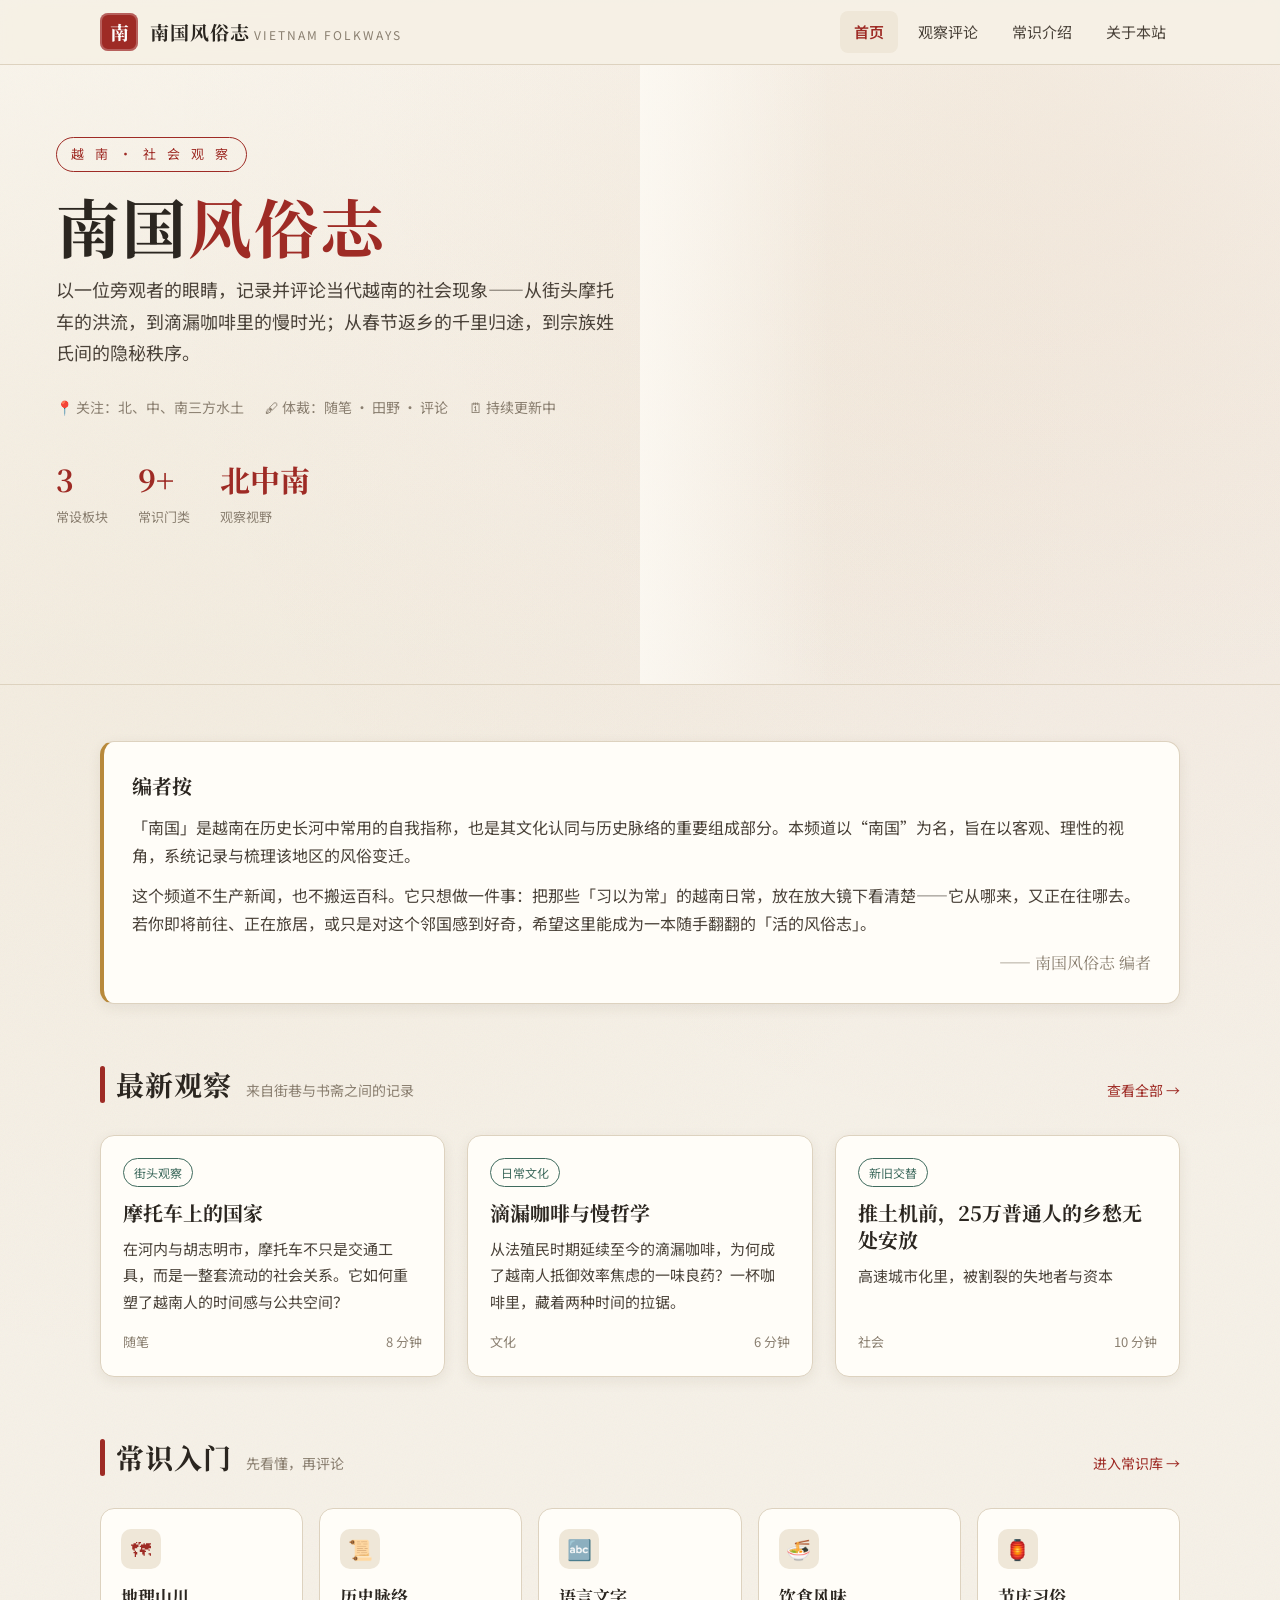
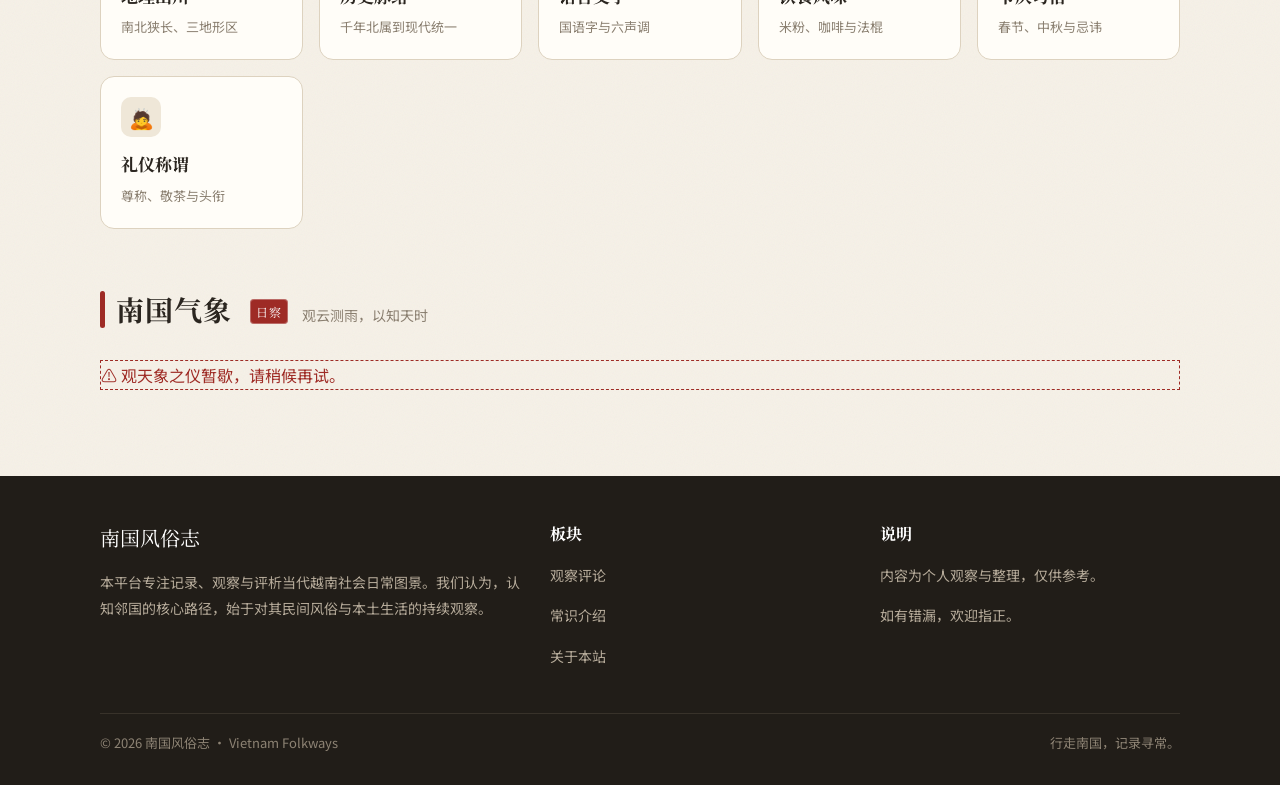
==== commit 7364c49b: "Change tag from '节庆社会' to '新旧交替'" ====
--- a/index.html
+++ b/index.html
@@ -82,7 +82,7 @@
         <div class="foot"><span>文化</span><span>6 分钟</span></div>
       </a>
       <a class="card" href="guancha.html#tet">
-        <span class="tag">节庆社会</span>
+        <span class="tag">新旧交替</span>
         <h3>推土机前，25万普通人的乡愁无处安放</h3>
         <p>高速城市化里，被割裂的失地者与资本</p>
         <div class="foot"><span>社会</span><span>10 分钟</span></div>
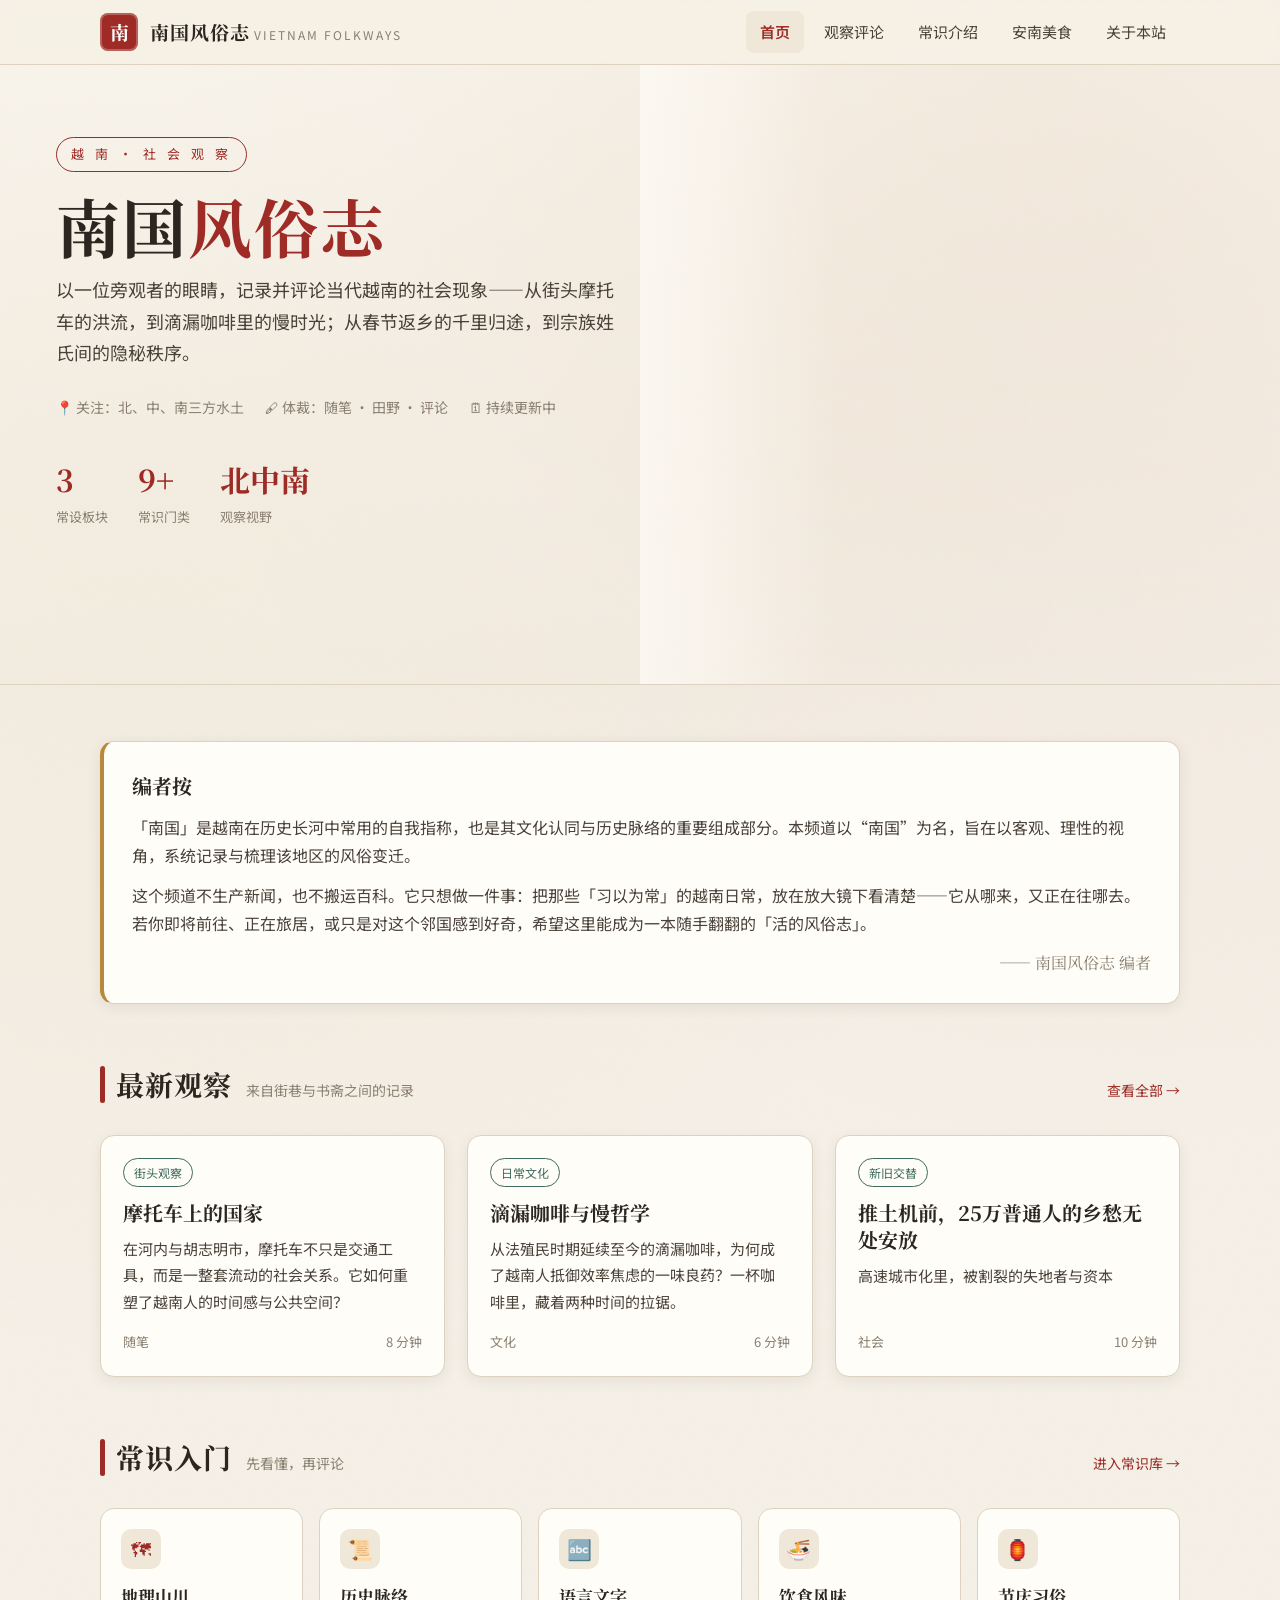
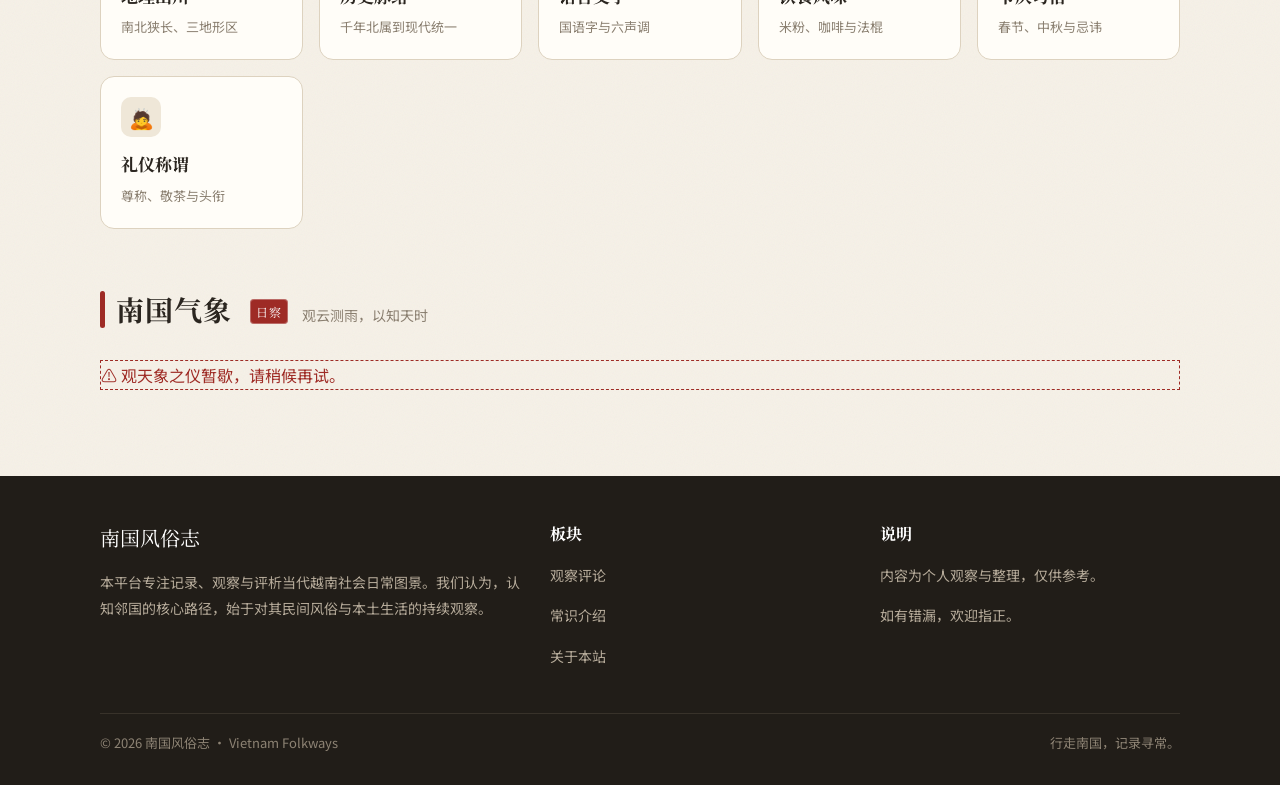
==== commit 6e2bc0f9: "Add link to Vietnam food page in navigation" ====
--- a/index.html
+++ b/index.html
@@ -27,6 +27,7 @@
       <a href="index.html" class="active">首页</a>
       <a href="guancha.html">观察评论</a>
       <a href="changshi.html">常识介绍</a>
+      <a href="vietnamfood.html">安南美食</a>
       <a href="about.html">关于本站</a>
     </nav>
   </div>
